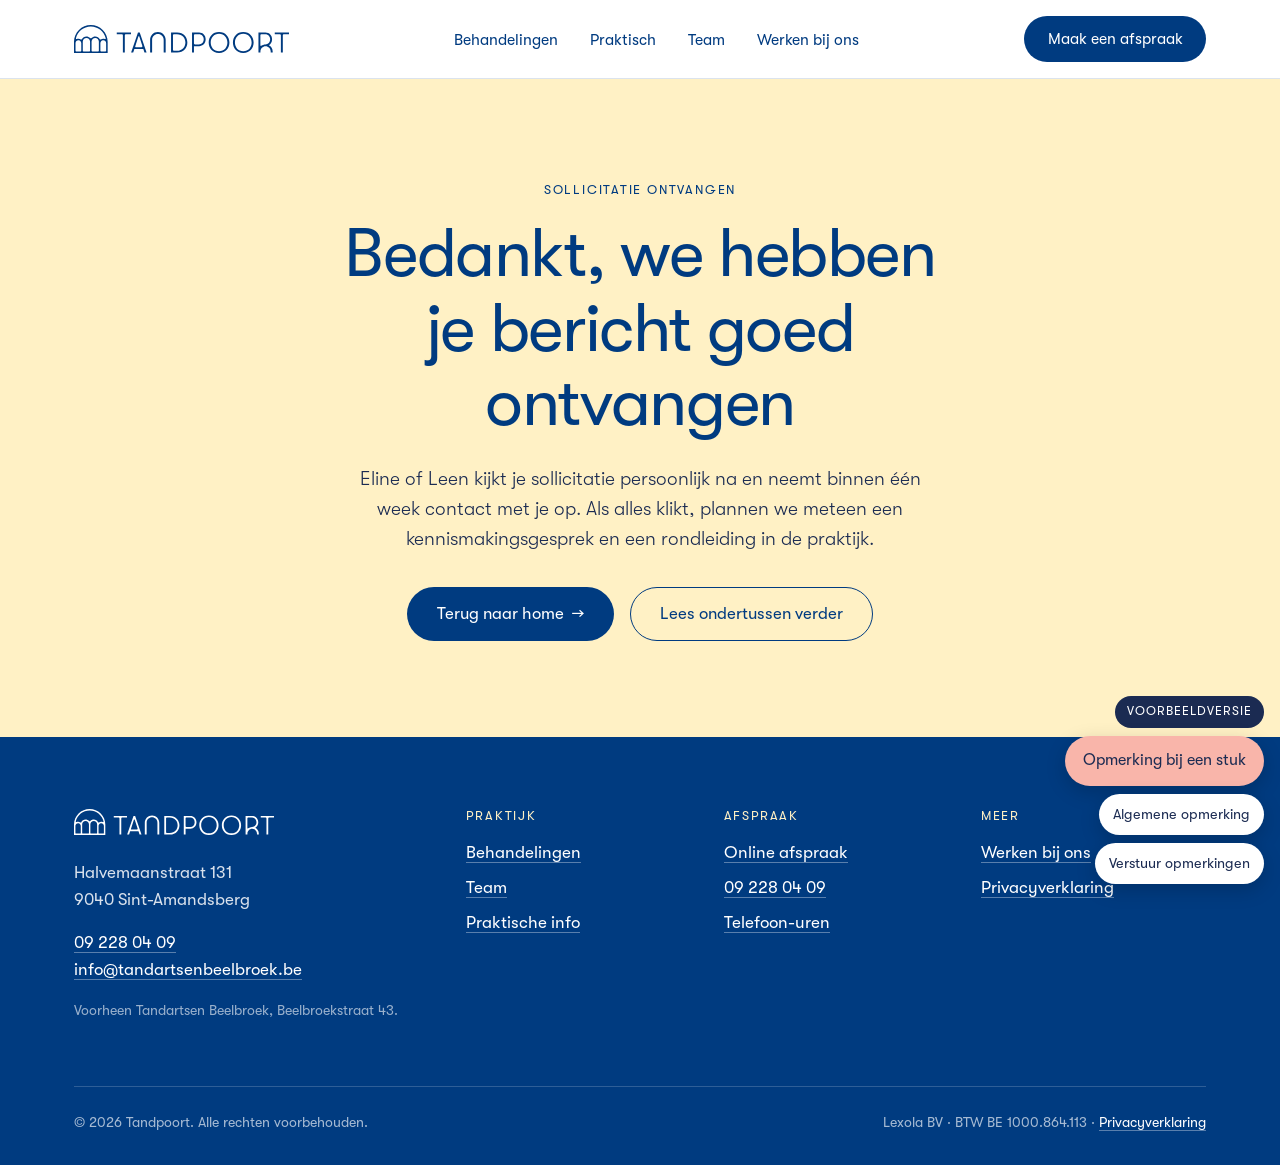
==== bedankt.html @ 4336bd51 "Voorbeeldversie Tandpoort-site met commentaarlaag" ====
<!DOCTYPE html>
<html lang="nl">
<head>
  <meta charset="UTF-8" />
  <meta name="viewport" content="width=device-width, initial-scale=1.0" />
  <meta name="robots" content="noindex, nofollow" />
  <title>Voorbeeld · Bedankt | Tandpoort</title>
  <meta name="description" content="We hebben je sollicitatie goed ontvangen." />
  <link rel="icon" type="image/png" href="favicon.png" />
  <link rel="apple-touch-icon" href="apple-touch-icon.png" />
  <link rel="preload" href="fonts/GT-Walsheim-Regular.woff2" as="font" type="font/woff2" crossorigin />
  <link rel="stylesheet" href="css/styles.css" />
  <link rel="stylesheet" href="css/review.css" />
</head>
<body>

  <!-- ============ NAV ============ -->
  <header class="site-nav" id="siteNav">
    <div class="site-nav__inner">
      <a class="site-nav__brand" href="index.html"><img src="images/brand/tandpoort-logo.svg" alt="Tandpoort" width="215" height="28" /></a>
      <nav aria-label="Hoofdmenu">
        <ul class="site-nav__links">
          <li><a href="index.html#behandelingen">Behandelingen</a></li>
          <li><a href="patienten.html">Praktisch</a></li>
          <li><a href="team.html">Team</a></li>
          <li><a href="werken-bij-ons.html">Werken bij ons</a></li>
        </ul>
      </nav>
      <a href="https://agenda.clickdocdentist.be/nl/practice/practitioners-lexola-bv-sint-amandsberg" target="_blank" rel="noopener" class="btn btn--primary site-nav__cta">Maak een afspraak</a>
      <button class="site-nav__toggle" aria-label="Menu" aria-expanded="false" id="navToggle">
        <span></span><span></span><span></span>
      </button>
    </div>
    <div class="site-nav__mobile">
      <ul>
        <li><a href="index.html#behandelingen">Behandelingen</a></li>
        <li><a href="patienten.html">Praktisch</a></li>
        <li><a href="team.html">Team</a></li>
        <li><a href="werken-bij-ons.html">Werken bij ons</a></li>
        <li><a href="https://agenda.clickdocdentist.be/nl/practice/practitioners-lexola-bv-sint-amandsberg" target="_blank" rel="noopener" class="btn btn--primary">Maak een afspraak</a></li>
      </ul>
    </div>
  </header>

  <!-- ============ BEDANKT ============ -->
  <section class="hero" style="min-height: 60vh;">
    <div class="container">
      <div class="hero__content" style="max-width: 38rem; margin: 0 auto; text-align: center;">
        <span class="eyebrow">Sollicitatie ontvangen</span>
        <h1 class="hero__title">Bedankt, we hebben je bericht goed ontvangen</h1>
        <p class="lede hero__lede">
          Eline of Leen kijkt je sollicitatie persoonlijk na en neemt binnen één week contact met je op. Als alles klikt, plannen we meteen een kennismakingsgesprek en een rondleiding in de praktijk.
        </p>
        <div class="hero__cta-row" style="justify-content: center;">
          <a href="index.html" class="btn btn--primary btn--lg btn-arrow">Terug naar home</a>
          <a href="werken-bij-ons.html#praktische-info" class="btn btn--ghost btn--lg">Lees ondertussen verder</a>
        </div>
      </div>
    </div>
  </section>

  <!-- ============ FOOTER ============ -->
  <footer class="site-footer" style="margin-top: 0;">
    <div class="container">
      <div class="site-footer__grid">
        <div>
          <img src="images/brand/tandpoort-logo-wit.svg" alt="Tandpoort" class="site-footer__logo" width="200" height="26" />
          <address>
            Halvemaanstraat 131<br>
            9040 Sint-Amandsberg
          </address>
          <p>
            <a href="tel:+3292280409">09 228 04 09</a><br>
            <a href="mailto:info@tandartsenbeelbroek.be">info@tandartsenbeelbroek.be</a>
          </p>
          <p class="site-footer__note">Voorheen Tandartsen Beelbroek, Beelbroekstraat 43.</p>
        </div>
        <div>
          <h4>Praktijk</h4>
          <ul>
            <li><a href="index.html#behandelingen">Behandelingen</a></li>
            <li><a href="team.html">Team</a></li>
            <li><a href="patienten.html">Praktische info</a></li>
          </ul>
        </div>
        <div>
          <h4>Afspraak</h4>
          <ul>
            <li><a href="https://agenda.clickdocdentist.be/nl/practice/practitioners-lexola-bv-sint-amandsberg" target="_blank" rel="noopener">Online afspraak</a></li>
            <li><a href="tel:+3292280409">09 228 04 09</a></li>
            <li><a href="patienten.html#telefoonuren">Telefoon-uren</a></li>
          </ul>
        </div>
        <div>
          <h4>Meer</h4>
          <ul>
            <li><a href="werken-bij-ons.html">Werken bij ons</a></li>
            <li><a href="privacy.html">Privacyverklaring</a></li>
          </ul>
        </div>
      </div>
      <div class="site-footer__bottom">
        <span>© <span id="year">2026</span> Tandpoort. Alle rechten voorbehouden.</span>
        <span>Lexola BV · BTW BE 1000.864.113 · <a href="privacy.html">Privacyverklaring</a></span>
      </div>
    </div>
  </footer>

    <script src="js/review.js"></script>
  <script src="js/main.js" defer></script>
</body>
</html>
---- css/styles.css ----
/* =========================================================
   Tandpoort — Design System
   Gebaseerd op de Tandpoort Toolbox (versie 07.2026)
   ========================================================= */

/* GT Walsheim, het huisstijl-lettertype (licentie Grilli Type, bestanden
   in /fonts). Figtree in de font-stack is enkel nog een fallback voor
   het geval de bestanden ontbreken. */

@font-face {
  font-family: "GT Walsheim";
  src: url("../fonts/GT-Walsheim-Light.woff2") format("woff2");
  font-weight: 300;
  font-style: normal;
  font-display: swap;
}
@font-face {
  font-family: "GT Walsheim";
  src: url("../fonts/GT-Walsheim-Light-Oblique.woff2") format("woff2");
  font-weight: 300;
  font-style: italic;
  font-display: swap;
}
@font-face {
  font-family: "GT Walsheim";
  src: url("../fonts/GT-Walsheim-Regular.woff2") format("woff2");
  font-weight: 400;
  font-style: normal;
  font-display: swap;
}
@font-face {
  font-family: "GT Walsheim";
  src: url("../fonts/GT-Walsheim-Regular-Oblique.woff2") format("woff2");
  font-weight: 400;
  font-style: italic;
  font-display: swap;
}

:root {
  /* Kleuren uit de toolbox */
  --blue: #003B80;          /* kobaltblauw, hoofdkleur (RAL 5013, PMS 294) */
  --blue-dark: #002B5E;
  --blue-light: #B3D9ED;    /* lichtblauw */
  --blue-light-2: #DCEDF7;
  --butter: #FFF1C5;        /* botergeel */
  --butter-deep: #F7E4A4;
  --white: #ffffff;

  --color-bg: var(--white);
  --color-text: #1B2B52;
  --color-text-muted: #4E5B7C;
  --color-line: rgba(0, 59, 128, 0.14);

  --font-sans: "GT Walsheim", system-ui, -apple-system, "Segoe UI", Helvetica, Arial, sans-serif;

  --container: 1180px;
  --container-narrow: 780px;
  --radius: 999px;          /* pill-vorm voor knoppen */
  --radius-card: 20px;
  --arch: 999px 999px 0 0;  /* poortboog, ontleend aan het logo */

  --space-1: 0.25rem;
  --space-2: 0.5rem;
  --space-3: 1rem;
  --space-4: 1.5rem;
  --space-5: 2rem;
  --space-6: 3rem;
  --space-7: 4.5rem;
  --space-8: 6rem;
}

*, *::before, *::after { box-sizing: border-box; }

html {
  scroll-behavior: smooth;
  -webkit-text-size-adjust: 100%;
}

body {
  margin: 0;
  font-family: var(--font-sans);
  font-size: 17px;
  font-weight: 400;
  line-height: 1.6;
  color: var(--color-text);
  background: var(--color-bg);
  -webkit-font-smoothing: antialiased;
  -moz-osx-font-smoothing: grayscale;
}

img { max-width: 100%; display: block; height: auto; }

a {
  color: var(--blue);
  text-decoration: none;
  border-bottom: 1px solid currentColor;
  transition: opacity 0.2s ease;
}
a:hover { opacity: 0.7; }

h1, h2, h3, h4 {
  font-family: var(--font-sans);
  font-weight: 400;
  letter-spacing: -0.02em;
  line-height: 1.1;
  color: var(--blue);
  margin: 0 0 var(--space-3);
}

h1 { font-size: clamp(2.5rem, 4.5vw + 1rem, 4.25rem); }
h2 { font-size: clamp(1.85rem, 2vw + 1rem, 2.75rem); }
h3 { font-size: 1.35rem; letter-spacing: -0.01em; }
h4 { font-size: 1.1rem; }

p { margin: 0 0 var(--space-3); }

.eyebrow {
  display: inline-block;
  font-size: 0.8rem;
  font-weight: 400;
  letter-spacing: 0.14em;
  text-transform: uppercase;
  color: var(--blue);
  margin-bottom: var(--space-3);
}

.lede {
  font-size: 1.2rem;
  font-weight: 300;
  line-height: 1.55;
  color: var(--color-text);
}

.container {
  max-width: var(--container);
  margin: 0 auto;
  padding: 0 var(--space-4);
}
.container-narrow {
  max-width: var(--container-narrow);
  margin: 0 auto;
  padding: 0 var(--space-4);
}

section { padding: var(--space-7) 0; }
@media (min-width: 768px) { section { padding: var(--space-8) 0; } }

/* ---------- Poortboog-motief ---------- */
.arch {
  border-radius: var(--arch);
  overflow: hidden;
}

/* ---------- Navigatie ---------- */
.site-nav {
  position: sticky;
  top: 0;
  z-index: 50;
  background: rgba(255, 255, 255, 0.94);
  backdrop-filter: saturate(180%) blur(12px);
  border-bottom: 1px solid var(--color-line);
}
.site-nav__inner {
  display: flex;
  align-items: center;
  justify-content: space-between;
  gap: var(--space-4);
  max-width: var(--container);
  margin: 0 auto;
  padding: var(--space-3) var(--space-4);
}
.site-nav__brand {
  border: 0;
  display: inline-flex;
  align-items: center;
  flex-shrink: 0;
}
.site-nav__brand img {
  height: 28px;
  width: auto;
}
.site-nav__brand:hover { opacity: 1; }

.site-nav__links {
  display: none;
  gap: var(--space-5);
  align-items: center;
  list-style: none;
  margin: 0;
  padding: 0;
}
.site-nav__links a {
  color: var(--blue);
  font-size: 0.98rem;
  border: 0;
  padding: var(--space-2) 0;
  position: relative;
}
.site-nav__links a::after {
  content: "";
  position: absolute;
  left: 0; right: 0; bottom: 0;
  height: 2px;
  border-radius: 2px;
  background: var(--blue);
  transform: scaleX(0);
  transform-origin: left;
  transition: transform 0.25s ease;
}
.site-nav__links a:hover { opacity: 1; }
.site-nav__links a:hover::after,
.site-nav__links a.is-active::after { transform: scaleX(1); }

.site-nav .site-nav__cta { display: none; }

.site-nav__toggle {
  display: inline-flex;
  flex-direction: column;
  justify-content: center;
  gap: 5px;
  width: 44px;
  height: 44px;
  padding: 0 10px;
  border: 0;
  background: transparent;
  cursor: pointer;
}
.site-nav__toggle span {
  display: block;
  height: 2px;
  border-radius: 2px;
  background: var(--blue);
  transition: transform 0.25s ease, opacity 0.25s ease;
}
.site-nav.is-open .site-nav__toggle span:nth-child(1) { transform: translateY(7px) rotate(45deg); }
.site-nav.is-open .site-nav__toggle span:nth-child(2) { opacity: 0; }
.site-nav.is-open .site-nav__toggle span:nth-child(3) { transform: translateY(-7px) rotate(-45deg); }

@media (min-width: 960px) {
  .site-nav__links { display: flex; }
  .site-nav .site-nav__cta { display: inline-flex; }
  .site-nav__toggle { display: none; }
}

.site-nav__mobile {
  display: none;
  border-top: 1px solid var(--color-line);
  background: var(--white);
  padding: var(--space-4);
}
.site-nav__mobile ul {
  list-style: none;
  margin: 0;
  padding: 0;
  display: grid;
  gap: var(--space-3);
}
.site-nav__mobile a {
  border: 0;
  font-size: 1.15rem;
  color: var(--blue);
}
.site-nav__mobile .btn { justify-self: start; margin-top: var(--space-2); }
.site-nav.is-open .site-nav__mobile { display: block; }

/* ---------- Knoppen ---------- */
.btn {
  display: inline-flex;
  align-items: center;
  gap: var(--space-2);
  padding: 0.8rem 1.4rem;
  font-family: var(--font-sans);
  font-size: 0.98rem;
  font-weight: 400;
  line-height: 1.2;
  border: 1.5px solid transparent;
  border-radius: var(--radius);
  cursor: pointer;
  white-space: nowrap;
  transition: background 0.2s ease, color 0.2s ease, border-color 0.2s ease, transform 0.15s ease;
}
.btn:hover { transform: translateY(-1px); opacity: 1; }
.btn--primary { background: var(--blue); color: var(--white); }
.btn--primary:hover { background: var(--blue-dark); }
.btn--ghost { background: transparent; color: var(--blue); border-color: var(--blue); }
.btn--ghost:hover { background: var(--blue); color: var(--white); }
.btn--light { background: var(--white); color: var(--blue); }
.btn--light:hover { background: var(--butter); }
.btn--butter { background: var(--butter); color: var(--blue); }
.btn--butter:hover { background: var(--butter-deep); }
.btn--lg { padding: 1rem 1.8rem; font-size: 1.05rem; }

.btn-arrow::after {
  content: "→";
  display: inline-block;
  transition: transform 0.2s ease;
}
.btn-arrow:hover::after { transform: translateX(3px); }

/* ---------- Hero ---------- */
.hero {
  position: relative;
  padding: var(--space-6) 0 var(--space-7);
  background: var(--butter);
  overflow: hidden;
}
.hero__grid {
  display: grid;
  grid-template-columns: 1fr;
  gap: var(--space-6);
  align-items: center;
}
.hero__content { max-width: 36rem; }
.hero__title { margin-bottom: var(--space-4); }
.hero__lede { margin-bottom: var(--space-5); }
.hero__cta-row {
  display: flex;
  flex-wrap: wrap;
  gap: var(--space-3);
}
.hero__note {
  display: inline-flex;
  align-items: center;
  gap: var(--space-2);
  margin-top: var(--space-5);
  padding: 0.55rem 1rem 0.55rem 0.7rem;
  background: var(--white);
  border-radius: var(--radius);
  font-size: 0.92rem;
  color: var(--blue);
}
.hero__note::before {
  content: "";
  width: 14px; height: 14px;
  border-radius: var(--arch);
  background: var(--blue-light);
  flex-shrink: 0;
}
.hero__visual {
  position: relative;
  aspect-ratio: 4 / 5;
  max-width: 460px;
  width: 100%;
  margin: 0 auto;
  background: var(--blue-light);
  border-radius: var(--arch);
  display: flex;
  align-items: flex-end;
  justify-content: center;
  overflow: hidden;
}
.hero__visual img {
  width: 72%;
  height: auto;
  margin-bottom: -2px;
}
.hero__visual--photo img {
  width: 100%;
  height: 100%;
  object-fit: cover;
  margin: 0;
}

@media (min-width: 900px) {
  .hero { padding: var(--space-8) 0; }
  .hero__grid {
    grid-template-columns: 1.1fr 0.9fr;
    gap: var(--space-7);
  }
}

/* ---------- Sectie-koppen ---------- */
.section-header {
  max-width: 46rem;
  margin: 0 auto var(--space-6);
  text-align: center;
}
.section-header--left { text-align: left; margin-left: 0; }
.section-header p { color: var(--color-text-muted); }

/* ---------- Kaarten / grids ---------- */
.grid {
  display: grid;
  gap: var(--space-4);
}
.grid-2 { grid-template-columns: 1fr; }
.grid-3 { grid-template-columns: 1fr; }
.grid-4 { grid-template-columns: repeat(2, 1fr); }
@media (min-width: 700px) {
  .grid-2 { grid-template-columns: repeat(2, 1fr); }
  .grid-3 { grid-template-columns: repeat(3, 1fr); }
  .grid-4 { grid-template-columns: repeat(4, 1fr); }
}

.card {
  background: var(--white);
  border-radius: var(--radius-card);
  padding: var(--space-5);
}
.card--butter { background: var(--butter); }
.card--blue-light { background: var(--blue-light-2); }
.card--blue { background: var(--blue); color: var(--white); }
.card--blue h3, .card.card--blue p { color: var(--white); }
.card--outline { border: 1.5px solid var(--color-line); }
.card__mark {
  width: 36px; height: 30px;
  border-radius: var(--arch);
  background: var(--blue-light);
  margin-bottom: var(--space-4);
}
.card__mark--butter { background: var(--butter); }
.card__mark--blue { background: var(--blue); }
.card__icon {
  width: 44px; height: 44px;
  border-radius: 50%;
  background: var(--blue-light-2);
  color: var(--blue);
  display: inline-flex;
  align-items: center;
  justify-content: center;
  font-size: 1.05rem;
  font-weight: 400;
  margin-bottom: var(--space-3);
}
.card h3 { font-size: 1.25rem; margin-bottom: var(--space-2); }
.card p { color: var(--color-text-muted); margin: 0; font-size: 0.97rem; }
.card p + p { margin-top: var(--space-2); }

/* ---------- Feiten-strook ---------- */
.facts {
  display: grid;
  grid-template-columns: 1fr;
  gap: var(--space-4);
  background: var(--blue);
  color: var(--white);
  border-radius: var(--radius-card);
  padding: var(--space-6);
}
.facts__item .num {
  font-size: 2.6rem;
  font-weight: 300;
  letter-spacing: -0.02em;
  display: block;
  line-height: 1;
  margin-bottom: var(--space-2);
}
.facts__item p { color: rgba(255,255,255,0.85); margin: 0; font-size: 0.97rem; }
@media (min-width: 700px) { .facts { grid-template-columns: repeat(3, 1fr); } }

/* ---------- Tweedeling ---------- */
.split {
  display: grid;
  grid-template-columns: 1fr;
  gap: var(--space-6);
  align-items: center;
}
.split__media {
  border-radius: var(--arch);
  overflow: hidden;
  aspect-ratio: 4 / 5;
  max-width: 420px;
  width: 100%;
  margin: 0 auto;
  background: var(--blue-light-2);
}
.split__media img { width: 100%; height: 100%; object-fit: cover; }
@media (min-width: 900px) {
  .split { grid-template-columns: 1fr 1fr; gap: var(--space-7); }
  .split--reverse .split__media { order: -1; }
}

/* ---------- Team ---------- */
.team-grid {
  display: grid;
  grid-template-columns: 1fr;
  gap: var(--space-6) var(--space-5);
}
@media (min-width: 600px) { .team-grid { grid-template-columns: repeat(2, 1fr); } }
@media (min-width: 1000px) { .team-grid { grid-template-columns: repeat(3, 1fr); } }

.team-card { text-align: left; }
.team-card__photo {
  aspect-ratio: 3 / 4;
  border-radius: var(--arch);
  overflow: hidden;
  background: var(--blue-light-2);
  margin-bottom: var(--space-4);
}
.team-card__photo img { width: 100%; height: 100%; object-fit: cover; }
.team-card__initials {
  display: flex;
  align-items: center;
  justify-content: center;
  height: 100%;
  font-size: 3rem;
  font-weight: 300;
  color: var(--blue);
  background: var(--blue-light-2);
}
.team-card__name {
  font-size: 1.4rem;
  margin: 0 0 var(--space-1);
}
.team-card__role {
  font-size: 0.82rem;
  color: var(--blue);
  letter-spacing: 0.12em;
  text-transform: uppercase;
  font-weight: 400;
  margin: 0 0 var(--space-2);
}
.team-card__bio { color: var(--color-text-muted); font-size: 0.97rem; margin: 0; }

/* Team-teaser op de homepage */
.team-teaser {
  display: grid;
  grid-template-columns: repeat(2, 1fr);
  gap: var(--space-4);
  max-width: 560px;
  margin: 0 auto;
}
.team-teaser figure { margin: 0; }
.team-teaser figcaption {
  margin-top: var(--space-3);
  font-size: 0.97rem;
  color: var(--color-text);
}
.team-teaser figcaption small {
  display: block;
  font-size: 0.8rem;
  letter-spacing: 0.1em;
  text-transform: uppercase;
  color: var(--blue);
}

/* ---------- Behandelingen ---------- */
.treatments {
  display: grid;
  grid-template-columns: 1fr;
  gap: var(--space-4);
}
@media (min-width: 700px) { .treatments { grid-template-columns: repeat(2, 1fr); } }
@media (min-width: 1000px) { .treatments { grid-template-columns: repeat(4, 1fr); } }

/* ---------- Lijsten met markering ---------- */
.list-check,
.list-arrow {
  list-style: none;
  margin: 0;
  padding: 0;
  display: grid;
  gap: var(--space-2);
}
.list-check li,
.list-arrow li {
  padding-left: 1.6rem;
  position: relative;
}
.list-check li::before,
.list-arrow li::before {
  position: absolute;
  left: 0;
  color: var(--blue);
  font-weight: 400;
}
.list-check li::before { content: "✓"; }
.list-arrow li::before { content: "→"; }

/* ---------- Praktische info ---------- */
.info-grid {
  display: grid;
  grid-template-columns: 1fr;
  gap: var(--space-5);
}
@media (min-width: 800px) { .info-grid { grid-template-columns: repeat(3, 1fr); } }
.info-block {
  background: var(--white);
  border-radius: var(--radius-card);
  padding: var(--space-5);
}
.info-block h3 {
  font-size: 0.8rem;
  letter-spacing: 0.14em;
  text-transform: uppercase;
  color: var(--blue);
  font-weight: 400;
  margin-bottom: var(--space-3);
}
.info-block p, .info-block dl { margin: 0; color: var(--color-text); }
.info-block dl { display: grid; grid-template-columns: auto 1fr; gap: 6px 16px; font-size: 0.97rem; }
.info-block dt { color: var(--color-text-muted); }
.info-block dd { margin: 0; }
.info-block .btn { margin-top: var(--space-3); }
.info-block address { font-style: normal; }

/* ---------- Formulieren ---------- */
.form {
  display: grid;
  gap: var(--space-3);
  background: var(--butter);
  padding: var(--space-5);
  border-radius: var(--radius-card);
}
.form__row { display: grid; gap: var(--space-3); }
@media (min-width: 600px) { .form__row.two { grid-template-columns: 1fr 1fr; } }

.form label {
  display: block;
  font-size: 0.88rem;
  font-weight: 400;
  margin-bottom: var(--space-1);
  color: var(--blue);
}
.form input, .form select, .form textarea {
  width: 100%;
  font-family: inherit;
  font-size: 1rem;
  color: var(--color-text);
  padding: 0.8rem 1rem;
  border: 1.5px solid transparent;
  border-radius: 12px;
  background: var(--white);
  transition: border-color 0.2s ease, box-shadow 0.2s ease;
}
.form input[type="file"] { padding: 0.6rem 1rem; }
.form input:focus, .form select:focus, .form textarea:focus {
  outline: none;
  border-color: var(--blue);
}
.form textarea { min-height: 140px; resize: vertical; }
.form__note { font-size: 0.88rem; color: var(--color-text-muted); margin: 0; }
.form .btn { justify-self: start; }

/* ---------- CTA-banner ---------- */
.cta-banner {
  background: var(--blue);
  color: var(--white);
  border-radius: var(--radius-card);
  padding: var(--space-6) var(--space-5);
  text-align: center;
}
.cta-banner h2 { color: var(--white); }
.cta-banner p { color: rgba(255,255,255,0.85); max-width: 36rem; margin: 0 auto var(--space-4); }
.cta-banner .eyebrow { color: var(--butter); }
.cta-banner .btn--ghost { color: var(--white); border-color: rgba(255,255,255,0.6); }
.cta-banner .btn--ghost:hover { background: var(--white); color: var(--blue); }
.cta-banner__row {
  display: flex;
  flex-wrap: wrap;
  justify-content: center;
  gap: var(--space-3);
}

/* ---------- Bescheiden vacature-strook ---------- */
.recruit-strip {
  display: flex;
  flex-wrap: wrap;
  align-items: center;
  justify-content: space-between;
  gap: var(--space-3) var(--space-5);
  padding: var(--space-4) var(--space-5);
  border: 1.5px solid var(--color-line);
  border-radius: var(--radius-card);
}
.recruit-strip p { margin: 0; color: var(--color-text-muted); }
.recruit-strip p strong { color: var(--blue); font-weight: 400; }

/* ---------- Footer ---------- */
.site-footer {
  background: var(--blue);
  color: rgba(255,255,255,0.85);
  padding: var(--space-7) 0 var(--space-5);
  margin-top: var(--space-7);
}
.site-footer a { color: var(--white); border-bottom-color: rgba(255,255,255,0.35); }
.site-footer__grid {
  display: grid;
  grid-template-columns: 1fr;
  gap: var(--space-5);
  margin-bottom: var(--space-6);
}
@media (min-width: 700px) { .site-footer__grid { grid-template-columns: 1.6fr 1fr 1fr 1fr; } }
.site-footer__logo {
  height: 26px;
  width: auto;
  margin-bottom: var(--space-4);
}
.site-footer h4 {
  color: var(--butter);
  font-size: 0.8rem;
  letter-spacing: 0.14em;
  text-transform: uppercase;
  font-weight: 400;
  margin-bottom: var(--space-3);
}
.site-footer ul { list-style: none; padding: 0; margin: 0; display: grid; gap: var(--space-2); }
.site-footer address { font-style: normal; margin-bottom: var(--space-3); }
.site-footer__note { font-size: 0.88rem; color: rgba(255,255,255,0.6); }
.site-footer__bottom {
  display: flex;
  flex-wrap: wrap;
  justify-content: space-between;
  gap: var(--space-3);
  padding-top: var(--space-4);
  border-top: 1px solid rgba(255,255,255,0.18);
  font-size: 0.88rem;
  color: rgba(255,255,255,0.65);
}

/* ---------- Paginakop (subpagina's) ---------- */
.page-header {
  background: var(--butter);
  padding: var(--space-7) 0 var(--space-6);
}
.page-header h1 { margin-bottom: var(--space-3); }
.page-header p {
  font-size: 1.15rem;
  font-weight: 300;
  max-width: 40rem;
  margin: 0;
}

/* ---------- Mededeling ---------- */
.notice {
  display: flex;
  gap: var(--space-3);
  align-items: flex-start;
  background: var(--blue-light-2);
  padding: var(--space-4) var(--space-5);
  border-radius: var(--radius-card);
  font-size: 0.97rem;
  color: var(--color-text);
}
.notice::before {
  content: "";
  flex-shrink: 0;
  width: 22px; height: 18px;
  margin-top: 4px;
  border-radius: var(--arch);
  background: var(--blue);
}
.notice p { margin: 0; }
.notice strong { color: var(--blue); font-weight: 400; }

/* ---------- Hulpklassen ---------- */
.text-center { text-align: center; }
.mt-0 { margin-top: 0; }
.mb-0 { margin-bottom: 0; }
.muted { color: var(--color-text-muted); }
.bg-butter { background: var(--butter); }
.bg-blue-light { background: var(--blue-light-2); }
.bg-white { background: var(--white); }

/* ---------- Cookie-banner ---------- */
.cookie-banner {
  position: fixed;
  bottom: 0;
  left: 0;
  right: 0;
  background: var(--blue);
  color: var(--white);
  padding: var(--space-4);
  z-index: 100;
  animation: cookieSlideUp 0.3s ease;
}
.cookie-banner__inner {
  max-width: var(--container);
  margin: 0 auto;
  display: flex;
  flex-direction: column;
  gap: var(--space-3);
}
.cookie-banner p {
  margin: 0;
  font-size: 0.92rem;
  line-height: 1.5;
  flex: 1;
  color: rgba(255, 255, 255, 0.9);
}
.cookie-banner a {
  color: var(--white);
  border-bottom-color: rgba(255, 255, 255, 0.5);
}
.cookie-banner__actions {
  display: flex;
  gap: var(--space-2);
  flex-shrink: 0;
}
.cookie-banner__actions .btn {
  padding: 0.6rem 1.1rem;
  font-size: 0.92rem;
}
.cookie-banner__actions .btn--primary { background: var(--butter); color: var(--blue); }
.cookie-banner__actions .btn--primary:hover { background: var(--butter-deep); }
.cookie-banner__actions .btn--ghost {
  color: rgba(255, 255, 255, 0.9);
  border-color: rgba(255, 255, 255, 0.5);
}
.cookie-banner__actions .btn--ghost:hover {
  background: rgba(255, 255, 255, 0.12);
  color: var(--white);
}
@media (min-width: 760px) {
  .cookie-banner__inner {
    flex-direction: row;
    align-items: center;
    justify-content: space-between;
    gap: var(--space-5);
  }
}
@keyframes cookieSlideUp {
  from { transform: translateY(100%); }
  to { transform: translateY(0); }
}

/* ---------- Minder beweging ---------- */
@media (prefers-reduced-motion: reduce) {
  *, *::before, *::after {
    animation-duration: 0.01ms !important;
    transition-duration: 0.01ms !important;
  }
  html { scroll-behavior: auto; }
}

/* Feiten-strook binnen een tweedeling: één kolom */
.split .facts { grid-template-columns: 1fr; gap: var(--space-5); }
---- css/review.css ----
/* Commentaarlaag voor de voorbeeldversie. Niet in productie gebruiken. */
.rv-bar {
  position: fixed;
  right: 16px;
  bottom: 16px;
  z-index: 9000;
  display: flex;
  flex-direction: column;
  align-items: flex-end;
  gap: 8px;
  font-family: "GT Walsheim", system-ui, sans-serif;
}
.rv-bar__label {
  background: #1B2B52;
  color: #fff;
  font-size: 0.78rem;
  letter-spacing: 0.08em;
  text-transform: uppercase;
  padding: 6px 12px;
  border-radius: 999px;
}
.rv-btn {
  display: inline-flex;
  align-items: center;
  gap: 8px;
  background: #F9B5AA;
  color: #1B2B52;
  border: 0;
  border-radius: 999px;
  padding: 12px 18px;
  font: inherit;
  font-size: 1rem;
  cursor: pointer;
  box-shadow: 0 6px 20px rgba(0,0,0,0.18);
}
.rv-btn--secondary { background: #fff; font-size: 0.9rem; padding: 9px 14px; }
.rv-btn:focus-visible { outline: 3px solid #003B80; outline-offset: 2px; }
body.rv-picking { cursor: crosshair; }
body.rv-picking .rv-hover {
  outline: 3px solid #F9B5AA;
  outline-offset: 3px;
  background: rgba(249,181,170,0.18);
}
.rv-pin {
  position: absolute;
  z-index: 8000;
  width: 26px;
  height: 26px;
  border-radius: 999px 999px 999px 0;
  background: #F9B5AA;
  color: #1B2B52;
  font: 700 0.8rem/26px system-ui, sans-serif;
  text-align: center;
  box-shadow: 0 2px 8px rgba(0,0,0,0.25);
  pointer-events: auto;
  cursor: help;
}
.rv-overlay {
  position: fixed;
  inset: 0;
  z-index: 9500;
  background: rgba(27,43,82,0.45);
  display: flex;
  align-items: center;
  justify-content: center;
  padding: 16px;
}
.rv-dialog {
  background: #fff;
  color: #1B2B52;
  border-radius: 20px;
  padding: 24px;
  width: 100%;
  max-width: 520px;
  font-family: "GT Walsheim", system-ui, sans-serif;
  box-shadow: 0 20px 60px rgba(0,0,0,0.3);
}
.rv-dialog h2 { font-size: 1.3rem; margin: 0 0 4px; color: #003B80; font-weight: 400; }
.rv-dialog .rv-context {
  font-size: 0.85rem;
  color: #4E5B7C;
  background: #FFF1C5;
  border-radius: 10px;
  padding: 8px 12px;
  margin: 0 0 14px;
}
.rv-context--clip { max-height: 4.5em; overflow: hidden; }
.rv-dialog label { display: block; font-size: 0.85rem; margin: 10px 0 4px; }
.rv-dialog input, .rv-dialog textarea {
  width: 100%;
  box-sizing: border-box;
  font: inherit;
  padding: 10px 12px;
  border: 1.5px solid rgba(0,59,128,0.25);
  border-radius: 10px;
}
.rv-dialog textarea { min-height: 110px; resize: vertical; }
.rv-dialog__actions { display: flex; flex-wrap: wrap; justify-content: flex-end; gap: 8px; margin-top: 16px; }
.rv-dialog__actions .rv-btn { white-space: nowrap; }
.rv-dialog .rv-btn { box-shadow: none; }
.rv-dialog .rv-btn--primary { background: #003B80; color: #fff; }
.rv-toast {
  position: fixed;
  left: 50%;
  bottom: 24px;
  transform: translateX(-50%);
  z-index: 9600;
  background: #003B80;
  color: #fff;
  padding: 12px 20px;
  border-radius: 999px;
  font-family: "GT Walsheim", system-ui, sans-serif;
}
@media (max-width: 600px) {
  .rv-bar { right: 12px; bottom: 12px; }
  .rv-bar__label { display: none; }
}
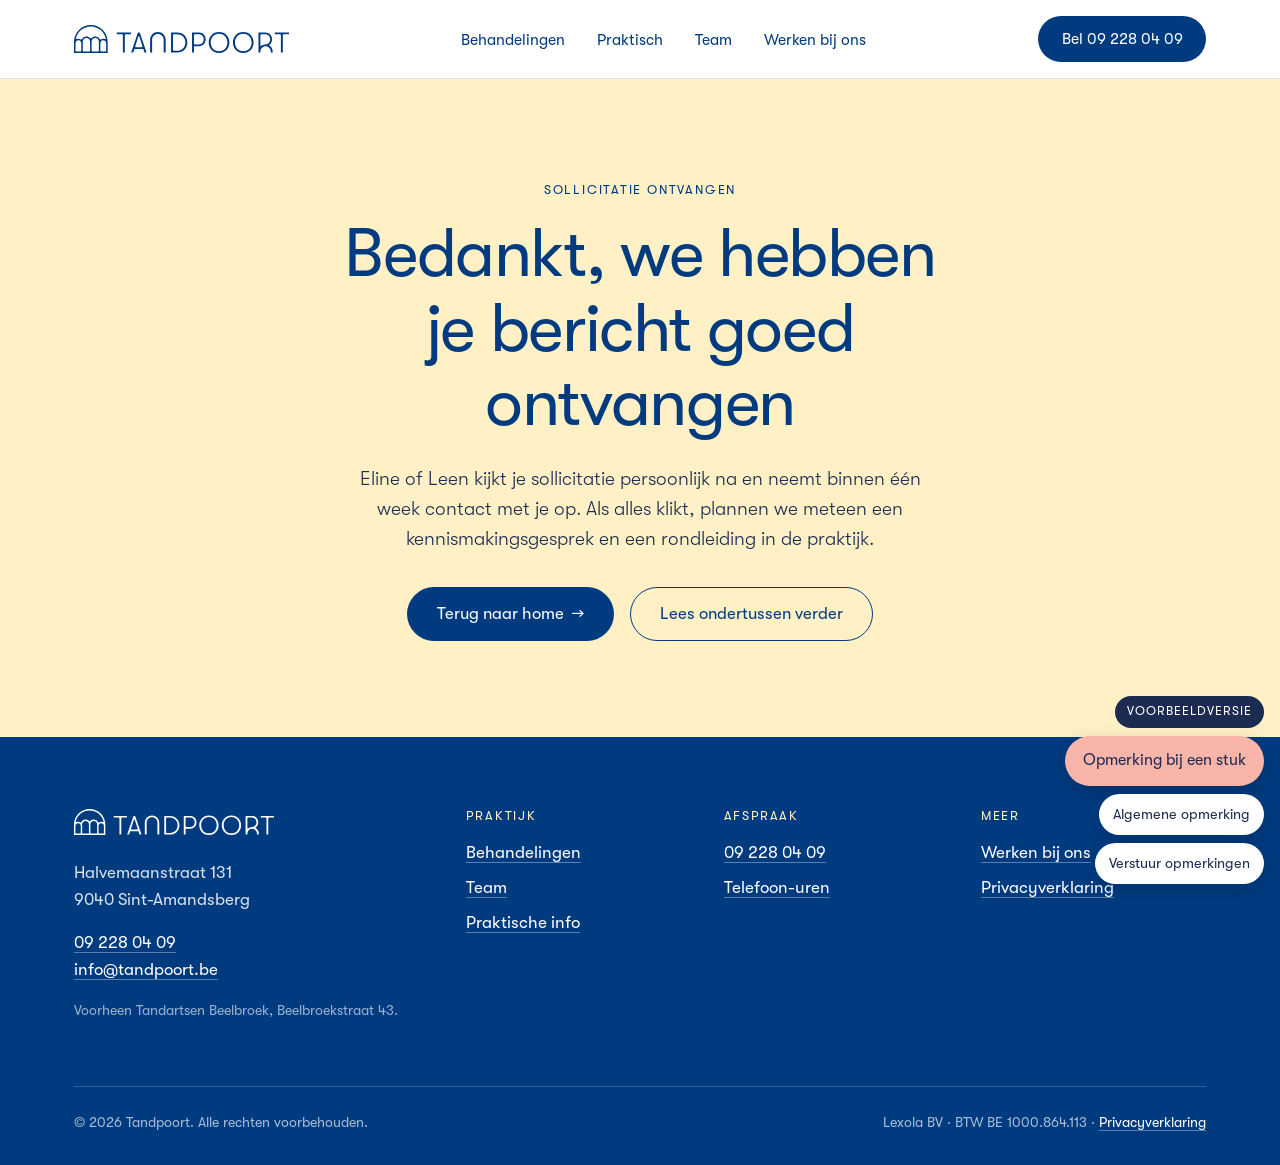
==== commit 6e7d67a8: "Afspraken telefonisch, info@tandpoort.be" ====
--- a/bedankt.html
+++ b/bedankt.html
@@ -26,7 +26,7 @@
           <li><a href="werken-bij-ons.html">Werken bij ons</a></li>
         </ul>
       </nav>
-      <a href="https://agenda.clickdocdentist.be/nl/practice/practitioners-lexola-bv-sint-amandsberg" target="_blank" rel="noopener" class="btn btn--primary site-nav__cta">Maak een afspraak</a>
+      <a href="tel:+3292280409" class="btn btn--primary site-nav__cta">Bel 09 228 04 09</a>
       <button class="site-nav__toggle" aria-label="Menu" aria-expanded="false" id="navToggle">
         <span></span><span></span><span></span>
       </button>
@@ -37,7 +37,7 @@
         <li><a href="patienten.html">Praktisch</a></li>
         <li><a href="team.html">Team</a></li>
         <li><a href="werken-bij-ons.html">Werken bij ons</a></li>
-        <li><a href="https://agenda.clickdocdentist.be/nl/practice/practitioners-lexola-bv-sint-amandsberg" target="_blank" rel="noopener" class="btn btn--primary">Maak een afspraak</a></li>
+        <li><a href="tel:+3292280409" class="btn btn--primary">Bel 09 228 04 09</a></li>
       </ul>
     </div>
   </header>
@@ -71,7 +71,7 @@
           </address>
           <p>
             <a href="tel:+3292280409">09 228 04 09</a><br>
-            <a href="mailto:info@tandartsenbeelbroek.be">info@tandartsenbeelbroek.be</a>
+            <a href="mailto:info@tandpoort.be">info@tandpoort.be</a>
           </p>
           <p class="site-footer__note">Voorheen Tandartsen Beelbroek, Beelbroekstraat 43.</p>
         </div>
@@ -86,7 +86,6 @@
         <div>
           <h4>Afspraak</h4>
           <ul>
-            <li><a href="https://agenda.clickdocdentist.be/nl/practice/practitioners-lexola-bv-sint-amandsberg" target="_blank" rel="noopener">Online afspraak</a></li>
             <li><a href="tel:+3292280409">09 228 04 09</a></li>
             <li><a href="patienten.html#telefoonuren">Telefoon-uren</a></li>
           </ul>
